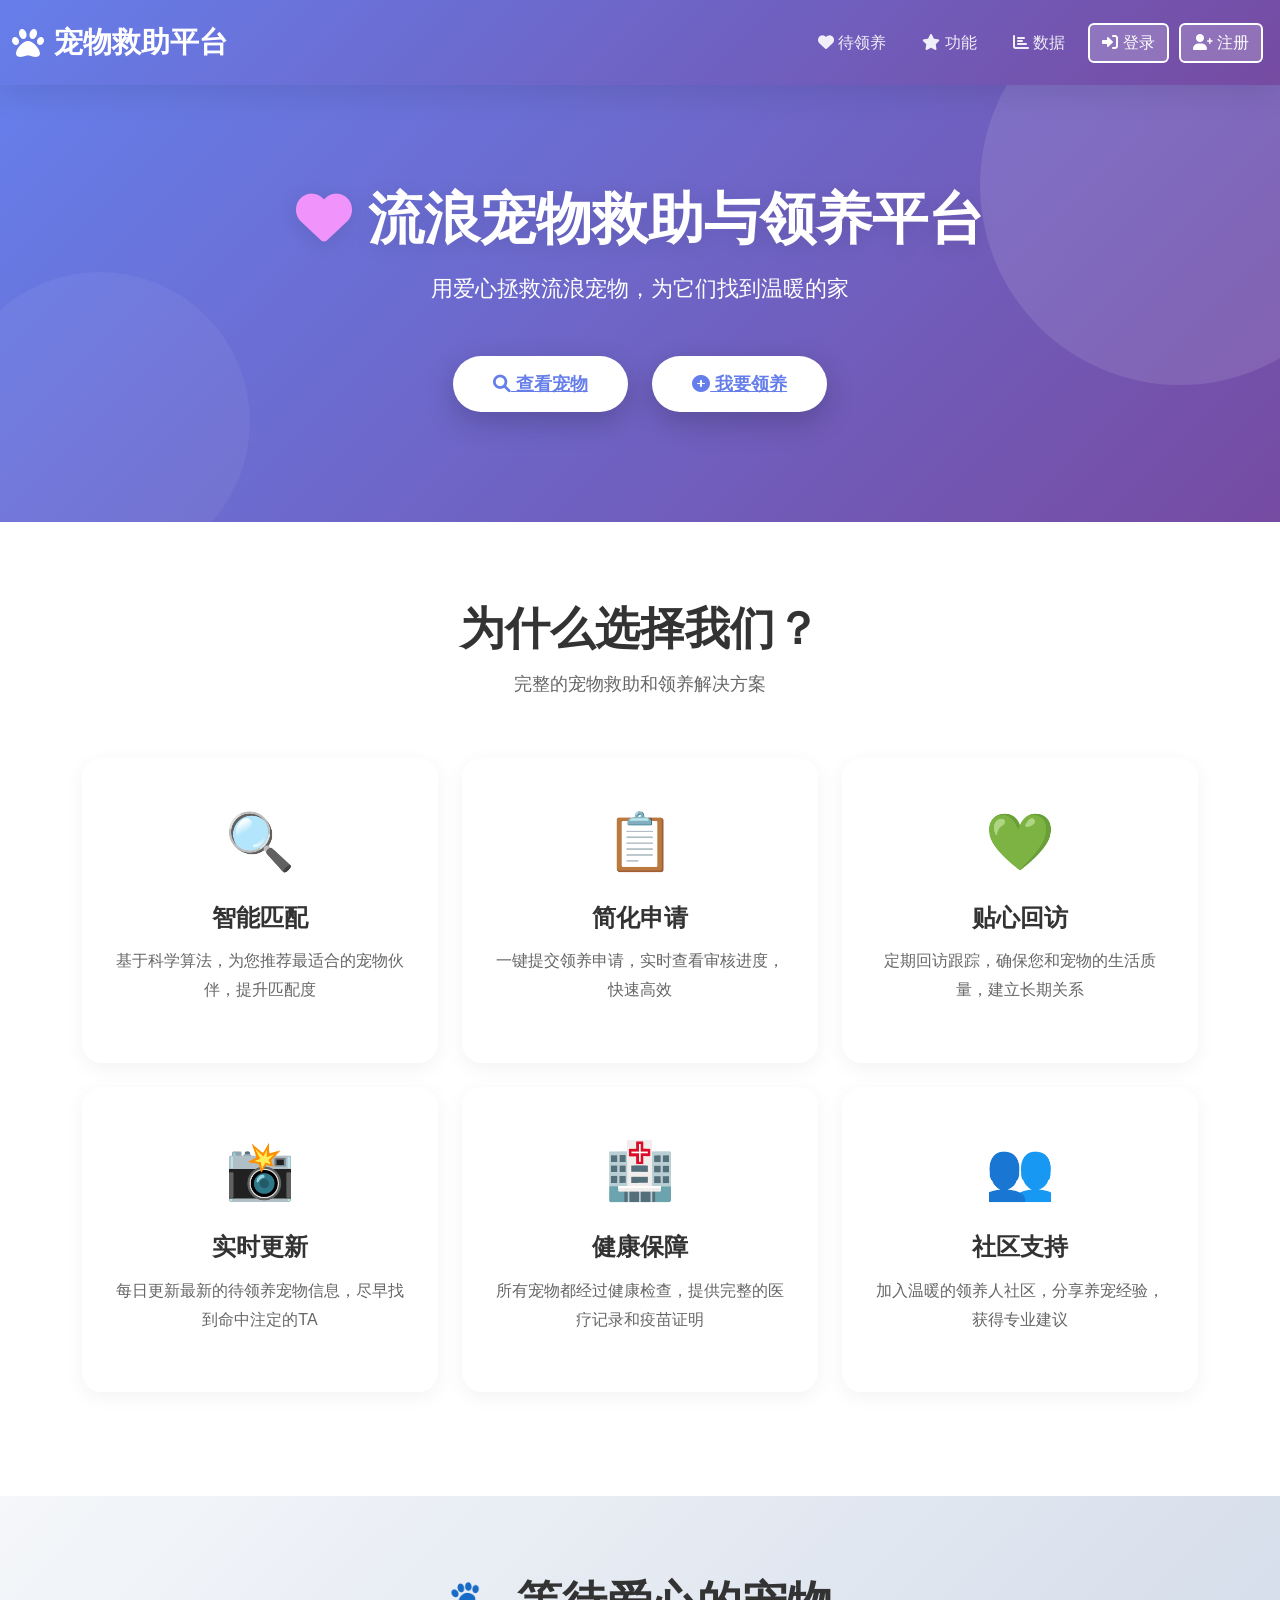
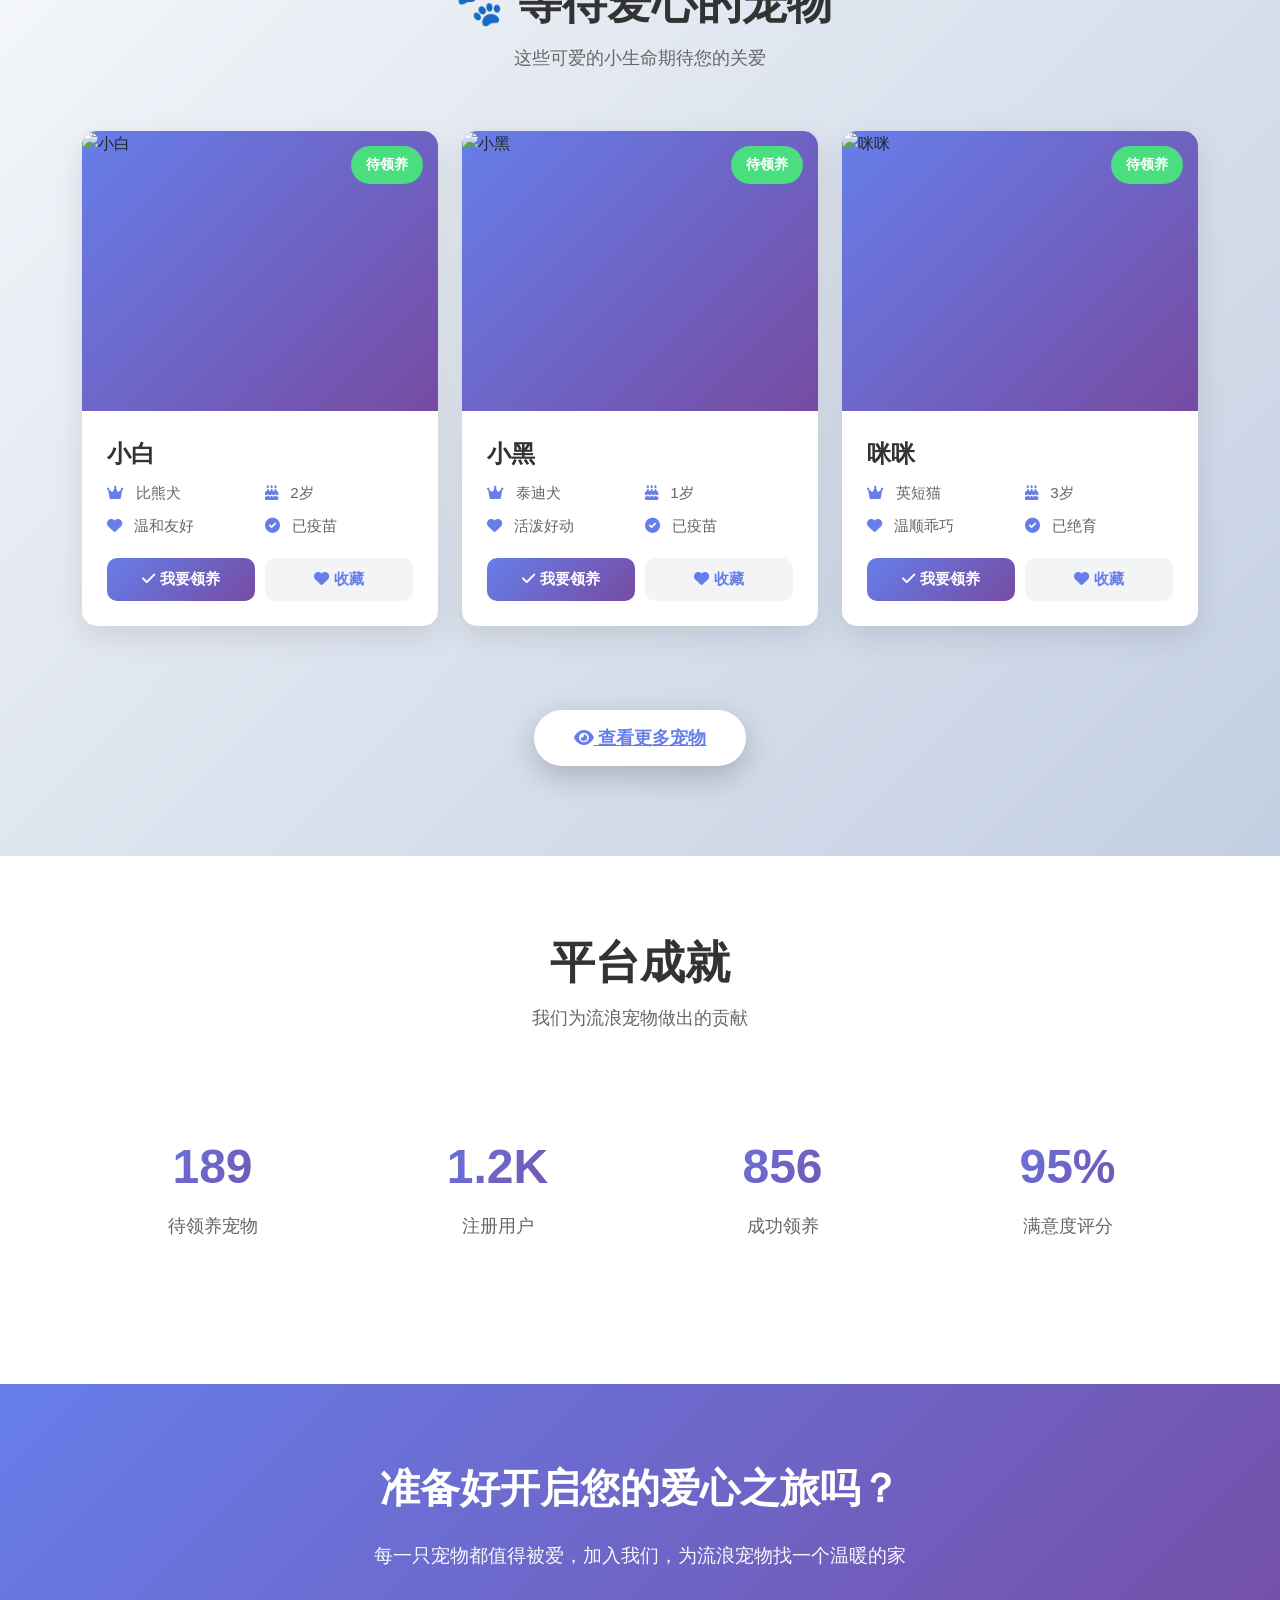
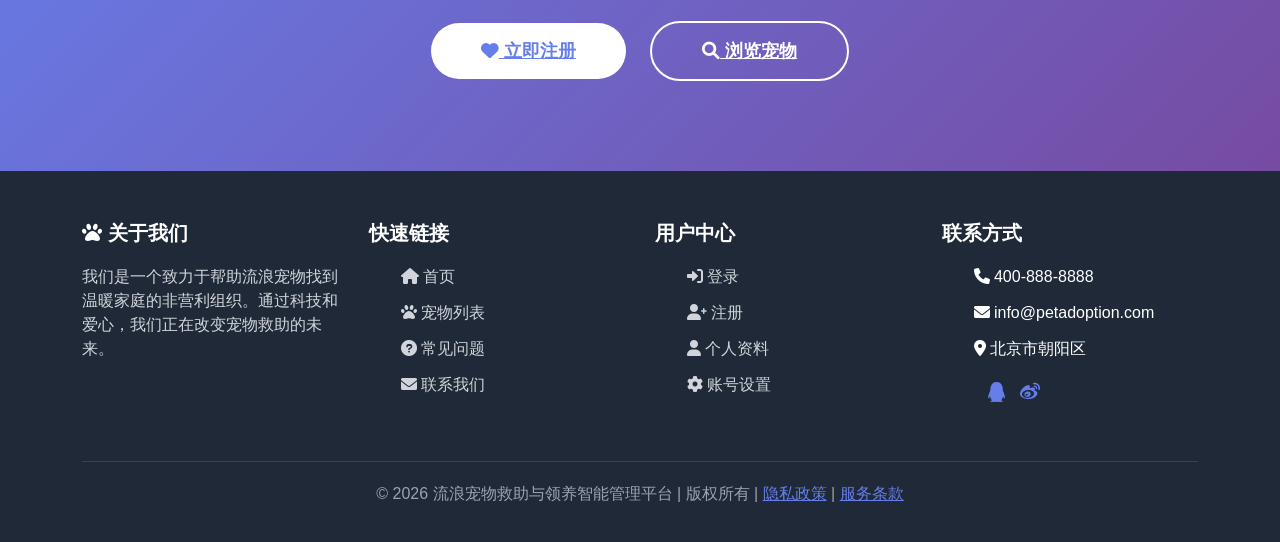
==== src/main/resources/templates/index.html @ c251a3d2 "Design: Completely redesigned beautiful and modern homepage with animations" ====
<!DOCTYPE html>
<html lang="zh-CN">
<head>
    <meta charset="UTF-8">
    <meta name="viewport" content="width=device-width, initial-scale=1.0">
    <title>流浪宠物救助与领养平台 - 首页</title>
    <link href="https://cdn.jsdelivr.net/npm/bootstrap@5.1.3/dist/css/bootstrap.min.css" rel="stylesheet">
    <link href="https://cdnjs.cloudflare.com/ajax/libs/font-awesome/6.0.0/css/all.min.css" rel="stylesheet">
    <style>
        :root {
            --primary-color: #667eea;
            --secondary-color: #764ba2;
            --accent-color: #f093fb;
            --success-color: #4ade80;
            --warning-color: #facc15;
            --danger-color: #ef4444;
        }

        * {
            margin: 0;
            padding: 0;
            box-sizing: border-box;
        }

        body {
            font-family: 'Segoe UI', 'Microsoft YaHei', sans-serif;
            background: linear-gradient(135deg, #f5f7fa 0%, #c3cfe2 100%);
            min-height: 100vh;
        }

        /* 导航栏样式 */
        .navbar {
            background: linear-gradient(135deg, var(--primary-color) 0%, var(--secondary-color) 100%);
            box-shadow: 0 8px 32px rgba(0, 0, 0, 0.1);
            padding: 1rem 0;
            position: sticky;
            top: 0;
            z-index: 1000;
        }

        .navbar-brand {
            font-size: 1.8rem;
            font-weight: 700;
            color: white !important;
            display: flex;
            align-items: center;
            gap: 10px;
        }

        .navbar-brand i {
            font-size: 2rem;
            animation: bounce 2s infinite;
        }

        @keyframes bounce {
            0%, 100% { transform: translateY(0); }
            50% { transform: translateY(-10px); }
        }

        .nav-link {
            color: rgba(255, 255, 255, 0.9) !important;
            font-weight: 500;
            margin: 0 10px;
            transition: all 0.3s ease;
        }

        .nav-link:hover {
            color: white !important;
            transform: translateY(-2px);
        }

        .btn-auth {
            background: rgba(255, 255, 255, 0.2);
            border: 2px solid white;
            color: white;
            margin: 0 5px;
            transition: all 0.3s ease;
        }

        .btn-auth:hover {
            background: white;
            color: var(--primary-color);
        }

        /* 英雄部分 */
        .hero {
            background: linear-gradient(135deg, var(--primary-color) 0%, var(--secondary-color) 100%);
            color: white;
            padding: 100px 0;
            position: relative;
            overflow: hidden;
        }

        .hero::before {
            content: '';
            position: absolute;
            width: 400px;
            height: 400px;
            background: rgba(255, 255, 255, 0.1);
            border-radius: 50%;
            top: -100px;
            right: -100px;
            animation: float 6s ease-in-out infinite;
        }

        .hero::after {
            content: '';
            position: absolute;
            width: 300px;
            height: 300px;
            background: rgba(255, 255, 255, 0.05);
            border-radius: 50%;
            bottom: -50px;
            left: -50px;
            animation: float 8s ease-in-out infinite reverse;
        }

        @keyframes float {
            0%, 100% { transform: translateY(0px); }
            50% { transform: translateY(30px); }
        }

        .hero-content {
            position: relative;
            z-index: 2;
            text-align: center;
        }

        .hero h1 {
            font-size: 3.5rem;
            font-weight: 800;
            margin-bottom: 20px;
            text-shadow: 0 4px 20px rgba(0, 0, 0, 0.1);
            animation: slideInDown 0.8s ease;
        }

        .hero p {
            font-size: 1.4rem;
            margin-bottom: 40px;
            opacity: 0.95;
            animation: slideInUp 0.8s ease 0.2s both;
        }

        @keyframes slideInDown {
            from { opacity: 0; transform: translateY(-30px); }
            to { opacity: 1; transform: translateY(0); }
        }

        @keyframes slideInUp {
            from { opacity: 0; transform: translateY(30px); }
            to { opacity: 1; transform: translateY(0); }
        }

        .btn-hero {
            background: white;
            color: var(--primary-color);
            padding: 15px 40px;
            font-size: 1.1rem;
            font-weight: 600;
            border-radius: 50px;
            transition: all 0.3s ease;
            display: inline-block;
            margin: 10px;
            box-shadow: 0 10px 30px rgba(0, 0, 0, 0.2);
        }

        .btn-hero:hover {
            transform: translateY(-5px);
            box-shadow: 0 15px 40px rgba(0, 0, 0, 0.3);
            color: var(--secondary-color);
        }

        /* 功能卡片 */
        .features-section {
            padding: 80px 0;
            background: white;
        }

        .section-title {
            text-align: center;
            margin-bottom: 60px;
        }

        .section-title h2 {
            font-size: 2.8rem;
            font-weight: 800;
            color: #333;
            margin-bottom: 15px;
        }

        .section-title p {
            font-size: 1.1rem;
            color: #666;
        }

        .feature-card {
            background: white;
            border-radius: 20px;
            padding: 40px 30px;
            text-align: center;
            transition: all 0.3s ease;
            border: 2px solid transparent;
            cursor: pointer;
            height: 100%;
            box-shadow: 0 5px 20px rgba(0, 0, 0, 0.05);
        }

        .feature-card:hover {
            transform: translateY(-10px);
            border-color: var(--primary-color);
            box-shadow: 0 20px 40px rgba(102, 126, 234, 0.15);
        }

        .feature-icon {
            font-size: 3.5rem;
            margin-bottom: 20px;
            transition: all 0.3s ease;
        }

        .feature-card:hover .feature-icon {
            transform: scale(1.2) rotate(10deg);
        }

        .feature-card h5 {
            font-size: 1.5rem;
            font-weight: 700;
            margin-bottom: 15px;
            color: #333;
        }

        .feature-card p {
            color: #666;
            line-height: 1.8;
        }

        /* 宠物卡片 */
        .pets-section {
            padding: 80px 0;
            background: linear-gradient(135deg, #f5f7fa 0%, #c3cfe2 100%);
        }

        .pet-card {
            background: white;
            border-radius: 15px;
            overflow: hidden;
            box-shadow: 0 10px 30px rgba(0, 0, 0, 0.1);
            transition: all 0.3s ease;
            height: 100%;
        }

        .pet-card:hover {
            transform: translateY(-15px);
            box-shadow: 0 20px 50px rgba(0, 0, 0, 0.15);
        }

        .pet-image-wrapper {
            position: relative;
            overflow: hidden;
            height: 280px;
            background: linear-gradient(135deg, var(--primary-color) 0%, var(--secondary-color) 100%);
        }

        .pet-image-wrapper img {
            width: 100%;
            height: 100%;
            object-fit: cover;
            transition: transform 0.3s ease;
        }

        .pet-card:hover .pet-image-wrapper img {
            transform: scale(1.1);
        }

        .pet-status-badge {
            position: absolute;
            top: 15px;
            right: 15px;
            background: var(--success-color);
            color: white;
            padding: 8px 15px;
            border-radius: 20px;
            font-size: 0.9rem;
            font-weight: 600;
        }

        .pet-info {
            padding: 25px;
        }

        .pet-name {
            font-size: 1.5rem;
            font-weight: 700;
            color: #333;
            margin-bottom: 10px;
        }

        .pet-details {
            display: grid;
            grid-template-columns: 1fr 1fr;
            gap: 10px;
            margin-bottom: 20px;
            font-size: 0.95rem;
        }

        .pet-detail-item {
            color: #666;
        }

        .pet-detail-item i {
            margin-right: 8px;
            color: var(--primary-color);
        }

        .pet-action {
            display: grid;
            grid-template-columns: 1fr 1fr;
            gap: 10px;
        }

        .btn-pet {
            padding: 10px;
            border: none;
            border-radius: 10px;
            font-weight: 600;
            transition: all 0.3s ease;
            cursor: pointer;
            font-size: 0.95rem;
        }

        .btn-adopt {
            background: linear-gradient(135deg, var(--primary-color) 0%, var(--secondary-color) 100%);
            color: white;
        }

        .btn-adopt:hover {
            transform: translateX(-3px);
            box-shadow: 0 5px 15px rgba(102, 126, 234, 0.3);
        }

        .btn-favorite {
            background: #f3f4f6;
            color: var(--primary-color);
        }

        .btn-favorite:hover {
            background: var(--accent-color);
            color: white;
        }

        /* 统计部分 */
        .stats-section {
            padding: 80px 0;
            background: white;
        }

        .stat-item {
            text-align: center;
            padding: 40px;
        }

        .stat-number {
            font-size: 3rem;
            font-weight: 800;
            background: linear-gradient(135deg, var(--primary-color) 0%, var(--secondary-color) 100%);
            -webkit-background-clip: text;
            -webkit-text-fill-color: transparent;
            margin-bottom: 10px;
        }

        .stat-label {
            font-size: 1.1rem;
            color: #666;
            font-weight: 500;
        }

        /* CTA部分 */
        .cta-section {
            background: linear-gradient(135deg, var(--primary-color) 0%, var(--secondary-color) 100%);
            color: white;
            padding: 80px 0;
            text-align: center;
        }

        .cta-section h2 {
            font-size: 2.5rem;
            font-weight: 800;
            margin-bottom: 30px;
        }

        .cta-section p {
            font-size: 1.2rem;
            margin-bottom: 40px;
            opacity: 0.95;
        }

        .btn-cta {
            background: white;
            color: var(--primary-color);
            padding: 15px 50px;
            font-size: 1.1rem;
            font-weight: 600;
            border-radius: 50px;
            transition: all 0.3s ease;
            margin: 10px;
            display: inline-block;
        }

        .btn-cta:hover {
            transform: translateY(-3px);
            box-shadow: 0 10px 30px rgba(0, 0, 0, 0.2);
        }

        /* 页脚 */
        footer {
            background: #1f2937;
            color: white;
            padding: 50px 0 20px;
        }

        .footer-content {
            display: grid;
            grid-template-columns: repeat(auto-fit, minmax(250px, 1fr));
            gap: 30px;
            margin-bottom: 40px;
        }

        .footer-section h5 {
            font-weight: 700;
            margin-bottom: 20px;
        }

        .footer-section ul {
            list-style: none;
        }

        .footer-section ul li {
            margin-bottom: 12px;
        }

        .footer-section ul li a {
            color: #d1d5db;
            text-decoration: none;
            transition: color 0.3s ease;
        }

        .footer-section ul li a:hover {
            color: var(--primary-color);
        }

        .footer-divider {
            border-top: 1px solid #374151;
            padding-top: 20px;
            margin-top: 20px;
            text-align: center;
            color: #9ca3af;
        }

        /* 响应式设计 */
        @media (max-width: 768px) {
            .hero h1 {
                font-size: 2.2rem;
            }

            .hero p {
                font-size: 1rem;
            }

            .section-title h2 {
                font-size: 2rem;
            }

            .feature-card {
                padding: 25px 15px;
            }

            .stat-number {
                font-size: 2rem;
            }
        }
    </style>
</head>
<body>
    <!-- 导航栏 -->
    <nav class="navbar navbar-expand-lg navbar-dark">
        <div class="container-fluid">
            <a class="navbar-brand" href="/">
                <i class="fas fa-paw"></i>
                <span>宠物救助平台</span>
            </a>
            <button class="navbar-toggler" type="button" data-bs-toggle="collapse" data-bs-target="#navbarNav">
                <span class="navbar-toggler-icon"></span>
            </button>
            <div class="collapse navbar-collapse" id="navbarNav">
                <ul class="navbar-nav ms-auto">
                    <li class="nav-item">
                        <a class="nav-link" href="#pets"><i class="fas fa-heart"></i> 待领养</a>
                    </li>
                    <li class="nav-item">
                        <a class="nav-link" href="#features"><i class="fas fa-star"></i> 功能</a>
                    </li>
                    <li class="nav-item">
                        <a class="nav-link" href="#stats"><i class="fas fa-chart-bar"></i> 数据</a>
                    </li>
                </ul>
                <button class="btn btn-auth" onclick="location.href='/login'">
                    <i class="fas fa-sign-in-alt"></i> 登录
                </button>
                <button class="btn btn-auth" onclick="location.href='/register'">
                    <i class="fas fa-user-plus"></i> 注册
                </button>
            </div>
        </div>
    </nav>

    <!-- 英雄部分 -->
    <section class="hero">
        <div class="hero-content">
            <h1><i class="fas fa-heart" style="color: #f093fb;"></i> 流浪宠物救助与领养平台</h1>
            <p>用爱心拯救流浪宠物，为它们找到温暖的家</p>
            <div>
                <a href="#pets" class="btn-hero">
                    <i class="fas fa-search"></i> 查看宠物
                </a>
                <a href="/register" class="btn-hero">
                    <i class="fas fa-plus-circle"></i> 我要领养
                </a>
            </div>
        </div>
    </section>

    <!-- 功能介绍 -->
    <section id="features" class="features-section">
        <div class="container">
            <div class="section-title">
                <h2>为什么选择我们？</h2>
                <p>完整的宠物救助和领养解决方案</p>
            </div>
            <div class="row">
                <div class="col-md-4 mb-4">
                    <div class="feature-card">
                        <div class="feature-icon">🔍</div>
                        <h5>智能匹配</h5>
                        <p>基于科学算法，为您推荐最适合的宠物伙伴，提升匹配度</p>
                    </div>
                </div>
                <div class="col-md-4 mb-4">
                    <div class="feature-card">
                        <div class="feature-icon">📋</div>
                        <h5>简化申请</h5>
                        <p>一键提交领养申请，实时查看审核进度，快速高效</p>
                    </div>
                </div>
                <div class="col-md-4 mb-4">
                    <div class="feature-card">
                        <div class="feature-icon">💚</div>
                        <h5>贴心回访</h5>
                        <p>定期回访跟踪，确保您和宠物的生活质量，建立长期关系</p>
                    </div>
                </div>
                <div class="col-md-4 mb-4">
                    <div class="feature-card">
                        <div class="feature-icon">📸</div>
                        <h5>实时更新</h5>
                        <p>每日更新最新的待领养宠物信息，尽早找到命中注定的TA</p>
                    </div>
                </div>
                <div class="col-md-4 mb-4">
                    <div class="feature-card">
                        <div class="feature-icon">🏥</div>
                        <h5>健康保障</h5>
                        <p>所有宠物都经过健康检查，提供完整的医疗记录和疫苗证明</p>
                    </div>
                </div>
                <div class="col-md-4 mb-4">
                    <div class="feature-card">
                        <div class="feature-icon">👥</div>
                        <h5>社区支持</h5>
                        <p>加入温暖的领养人社区，分享养宠经验，获得专业建议</p>
                    </div>
                </div>
            </div>
        </div>
    </section>

    <!-- 待领养宠物 -->
    <section id="pets" class="pets-section">
        <div class="container">
            <div class="section-title">
                <h2>🐾 等待爱心的宠物</h2>
                <p>这些可爱的小生命期待您的关爱</p>
            </div>
            <div class="row" id="petsList">
                <div class="col-md-6 col-lg-4 mb-4">
                    <div class="pet-card">
                        <div class="pet-image-wrapper">
                            <img src="https://images.unsplash.com/photo-1587300411107-ec48192ad386?w=400&h=300&fit=crop" alt="小白">
                            <span class="pet-status-badge">待领养</span>
                        </div>
                        <div class="pet-info">
                            <div class="pet-name">小白</div>
                            <div class="pet-details">
                                <div class="pet-detail-item">
                                    <i class="fas fa-crown"></i> 比熊犬
                                </div>
                                <div class="pet-detail-item">
                                    <i class="fas fa-birthday-cake"></i> 2岁
                                </div>
                                <div class="pet-detail-item">
                                    <i class="fas fa-heart"></i> 温和友好
                                </div>
                                <div class="pet-detail-item">
                                    <i class="fas fa-check-circle"></i> 已疫苗
                                </div>
                            </div>
                            <div class="pet-action">
                                <button class="btn-pet btn-adopt">
                                    <i class="fas fa-check"></i> 我要领养
                                </button>
                                <button class="btn-pet btn-favorite">
                                    <i class="fas fa-heart"></i> 收藏
                                </button>
                            </div>
                        </div>
                    </div>
                </div>

                <div class="col-md-6 col-lg-4 mb-4">
                    <div class="pet-card">
                        <div class="pet-image-wrapper">
                            <img src="https://images.unsplash.com/photo-1574158622682-e40e69881006?w=400&h=300&fit=crop" alt="小黑">
                            <span class="pet-status-badge">待领养</span>
                        </div>
                        <div class="pet-info">
                            <div class="pet-name">小黑</div>
                            <div class="pet-details">
                                <div class="pet-detail-item">
                                    <i class="fas fa-crown"></i> 泰迪犬
                                </div>
                                <div class="pet-detail-item">
                                    <i class="fas fa-birthday-cake"></i> 1岁
                                </div>
                                <div class="pet-detail-item">
                                    <i class="fas fa-heart"></i> 活泼好动
                                </div>
                                <div class="pet-detail-item">
                                    <i class="fas fa-check-circle"></i> 已疫苗
                                </div>
                            </div>
                            <div class="pet-action">
                                <button class="btn-pet btn-adopt">
                                    <i class="fas fa-check"></i> 我要领养
                                </button>
                                <button class="btn-pet btn-favorite">
                                    <i class="fas fa-heart"></i> 收藏
                                </button>
                            </div>
                        </div>
                    </div>
                </div>

                <div class="col-md-6 col-lg-4 mb-4">
                    <div class="pet-card">
                        <div class="pet-image-wrapper">
                            <img src="https://images.unsplash.com/photo-1519052537078-e6302a4968d4?w=400&h=300&fit=crop" alt="咪咪">
                            <span class="pet-status-badge">待领养</span>
                        </div>
                        <div class="pet-info">
                            <div class="pet-name">咪咪</div>
                            <div class="pet-details">
                                <div class="pet-detail-item">
                                    <i class="fas fa-crown"></i> 英短猫
                                </div>
                                <div class="pet-detail-item">
                                    <i class="fas fa-birthday-cake"></i> 3岁
                                </div>
                                <div class="pet-detail-item">
                                    <i class="fas fa-heart"></i> 温顺乖巧
                                </div>
                                <div class="pet-detail-item">
                                    <i class="fas fa-check-circle"></i> 已绝育
                                </div>
                            </div>
                            <div class="pet-action">
                                <button class="btn-pet btn-adopt">
                                    <i class="fas fa-check"></i> 我要领养
                                </button>
                                <button class="btn-pet btn-favorite">
                                    <i class="fas fa-heart"></i> 收藏
                                </button>
                            </div>
                        </div>
                    </div>
                </div>
            </div>
            <div style="text-align: center; margin-top: 50px;">
                <a href="#" class="btn-hero">
                    <i class="fas fa-eye"></i> 查看更多宠物
                </a>
            </div>
        </div>
    </section>

    <!-- 统计部分 -->
    <section id="stats" class="stats-section">
        <div class="container">
            <div class="section-title">
                <h2>平台成就</h2>
                <p>我们为流浪宠物做出的贡献</p>
            </div>
            <div class="row">
                <div class="col-md-3 col-sm-6 mb-4">
                    <div class="stat-item">
                        <div class="stat-number">189</div>
                        <div class="stat-label">待领养宠物</div>
                    </div>
                </div>
                <div class="col-md-3 col-sm-6 mb-4">
                    <div class="stat-item">
                        <div class="stat-number">1.2K</div>
                        <div class="stat-label">注册用户</div>
                    </div>
                </div>
                <div class="col-md-3 col-sm-6 mb-4">
                    <div class="stat-item">
                        <div class="stat-number">856</div>
                        <div class="stat-label">成功领养</div>
                    </div>
                </div>
                <div class="col-md-3 col-sm-6 mb-4">
                    <div class="stat-item">
                        <div class="stat-number">95%</div>
                        <div class="stat-label">满意度评分</div>
                    </div>
                </div>
            </div>
        </div>
    </section>

    <!-- CTA部分 -->
    <section class="cta-section">
        <div class="container">
            <h2>准备好开启您的爱心之旅吗？</h2>
            <p>每一只宠物都值得被爱，加入我们，为流浪宠物找一个温暖的家</p>
            <a href="/register" class="btn-cta">
                <i class="fas fa-heart"></i> 立即注册
            </a>
            <a href="#pets" class="btn-cta" style="background: transparent; border: 2px solid white; color: white;">
                <i class="fas fa-search"></i> 浏览宠物
            </a>
        </div>
    </section>

    <!-- 页脚 -->
    <footer>
        <div class="container">
            <div class="footer-content">
                <div class="footer-section">
                    <h5><i class="fas fa-paw"></i> 关于我们</h5>
                    <p style="color: #d1d5db;">我们是一个致力于帮助流浪宠物找到温暖家庭的非营利组织。通过科技和爱心，我们正在改变宠物救助的未来。</p>
                </div>
                <div class="footer-section">
                    <h5>快速链接</h5>
                    <ul>
                        <li><a href="#"><i class="fas fa-home"></i> 首页</a></li>
                        <li><a href="#pets"><i class="fas fa-paw"></i> 宠物列表</a></li>
                        <li><a href="#"><i class="fas fa-question-circle"></i> 常见问题</a></li>
                        <li><a href="#"><i class="fas fa-envelope"></i> 联系我们</a></li>
                    </ul>
                </div>
                <div class="footer-section">
                    <h5>用户中心</h5>
                    <ul>
                        <li><a href="/login"><i class="fas fa-sign-in-alt"></i> 登录</a></li>
                        <li><a href="/register"><i class="fas fa-user-plus"></i> 注册</a></li>
                        <li><a href="#"><i class="fas fa-user"></i> 个人资料</a></li>
                        <li><a href="#"><i class="fas fa-cog"></i> 账号设置</a></li>
                    </ul>
                </div>
                <div class="footer-section">
                    <h5>联系方式</h5>
                    <ul>
                        <li><i class="fas fa-phone"></i> 400-888-8888</li>
                        <li><i class="fas fa-envelope"></i> info@petadoption.com</li>
                        <li><i class="fas fa-map-marker-alt"></i> 北京市朝阳区</li>
                        <li style="margin-top: 20px;">
                            <a href="#" style="color: var(--primary-color); margin-right: 10px;"><i class="fab fa-wechat fa-lg"></i></a>
                            <a href="#" style="color: var(--primary-color); margin-right: 10px;"><i class="fab fa-qq fa-lg"></i></a>
                            <a href="#" style="color: var(--primary-color);"><i class="fab fa-weibo fa-lg"></i></a>
                        </li>
                    </ul>
                </div>
            </div>
            <div class="footer-divider">
                <p>&copy; 2026 流浪宠物救助与领养智能管理平台 | 版权所有 | <a href="#" style="color: var(--primary-color);">隐私政策</a> | <a href="#" style="color: var(--primary-color);">服务条款</a></p>
            </div>
        </div>
    </footer>

    <script src="https://cdn.jsdelivr.net/npm/bootstrap@5.1.3/dist/js/bootstrap.bundle.min.js"></script>
    <script>
        // 平滑滚动
        document.querySelectorAll('a[href^="#"]').forEach(anchor => {
            anchor.addEventListener('click', function (e) {
                e.preventDefault();
                const target = document.querySelector(this.getAttribute('href'));
                if (target) {
                    target.scrollIntoView({ behavior: 'smooth' });
                }
            });
        });

        // 按钮点击动画
        document.querySelectorAll('.btn-adopt').forEach(btn => {
            btn.addEventListener('click', function() {
                alert('请先登录！');
                location.href = '/login';
            });
        });

        document.querySelectorAll('.btn-favorite').forEach(btn => {
            btn.addEventListener('click', function() {
                this.classList.toggle('active');
                this.style.background = this.classList.contains('active') ? 'var(--accent-color)' : '#f3f4f6';
                this.style.color = this.classList.contains('active') ? 'white' : 'var(--primary-color)';
            });
        });
    </script>
</body>
</html>
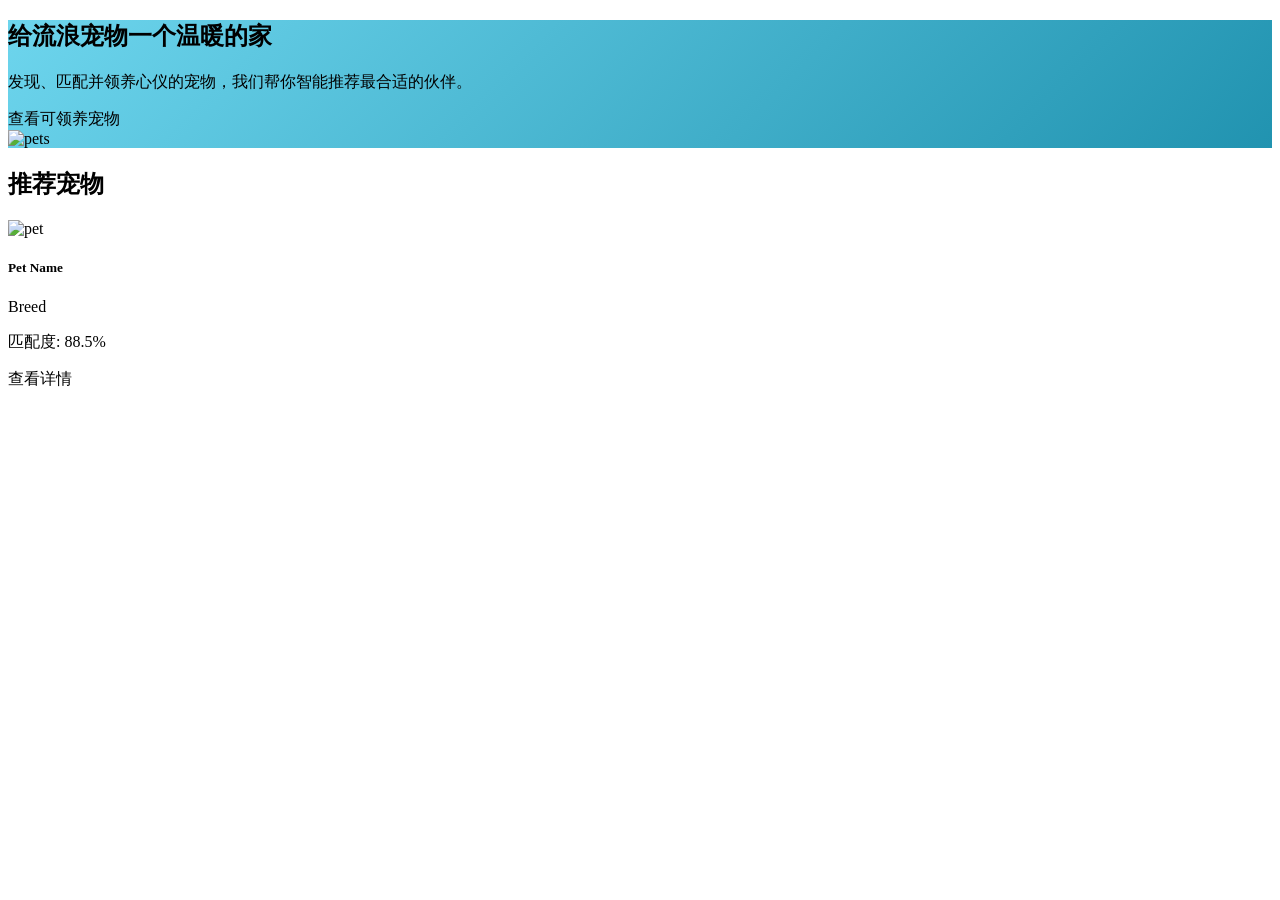
==== commit b1deae3a: "feat(frontend): add Thymeleaf templates and static assets for UI" ====
--- a/src/main/resources/templates/index.html
+++ b/src/main/resources/templates/index.html
@@ -1,829 +1,42 @@
 <!DOCTYPE html>
-<html lang="zh-CN">
+<html xmlns:th="http://www.thymeleaf.org" th:replace="layout :: content">
 <head>
     <meta charset="UTF-8">
-    <meta name="viewport" content="width=device-width, initial-scale=1.0">
-    <title>流浪宠物救助与领养平台 - 首页</title>
-    <link href="https://cdn.jsdelivr.net/npm/bootstrap@5.1.3/dist/css/bootstrap.min.css" rel="stylesheet">
-    <link href="https://cdnjs.cloudflare.com/ajax/libs/font-awesome/6.0.0/css/all.min.css" rel="stylesheet">
-    <style>
-        :root {
-            --primary-color: #667eea;
-            --secondary-color: #764ba2;
-            --accent-color: #f093fb;
-            --success-color: #4ade80;
-            --warning-color: #facc15;
-            --danger-color: #ef4444;
-        }
-
-        * {
-            margin: 0;
-            padding: 0;
-            box-sizing: border-box;
-        }
-
-        body {
-            font-family: 'Segoe UI', 'Microsoft YaHei', sans-serif;
-            background: linear-gradient(135deg, #f5f7fa 0%, #c3cfe2 100%);
-            min-height: 100vh;
-        }
-
-        /* 导航栏样式 */
-        .navbar {
-            background: linear-gradient(135deg, var(--primary-color) 0%, var(--secondary-color) 100%);
-            box-shadow: 0 8px 32px rgba(0, 0, 0, 0.1);
-            padding: 1rem 0;
-            position: sticky;
-            top: 0;
-            z-index: 1000;
-        }
-
-        .navbar-brand {
-            font-size: 1.8rem;
-            font-weight: 700;
-            color: white !important;
-            display: flex;
-            align-items: center;
-            gap: 10px;
-        }
-
-        .navbar-brand i {
-            font-size: 2rem;
-            animation: bounce 2s infinite;
-        }
-
-        @keyframes bounce {
-            0%, 100% { transform: translateY(0); }
-            50% { transform: translateY(-10px); }
-        }
-
-        .nav-link {
-            color: rgba(255, 255, 255, 0.9) !important;
-            font-weight: 500;
-            margin: 0 10px;
-            transition: all 0.3s ease;
-        }
-
-        .nav-link:hover {
-            color: white !important;
-            transform: translateY(-2px);
-        }
-
-        .btn-auth {
-            background: rgba(255, 255, 255, 0.2);
-            border: 2px solid white;
-            color: white;
-            margin: 0 5px;
-            transition: all 0.3s ease;
-        }
-
-        .btn-auth:hover {
-            background: white;
-            color: var(--primary-color);
-        }
-
-        /* 英雄部分 */
-        .hero {
-            background: linear-gradient(135deg, var(--primary-color) 0%, var(--secondary-color) 100%);
-            color: white;
-            padding: 100px 0;
-            position: relative;
-            overflow: hidden;
-        }
-
-        .hero::before {
-            content: '';
-            position: absolute;
-            width: 400px;
-            height: 400px;
-            background: rgba(255, 255, 255, 0.1);
-            border-radius: 50%;
-            top: -100px;
-            right: -100px;
-            animation: float 6s ease-in-out infinite;
-        }
-
-        .hero::after {
-            content: '';
-            position: absolute;
-            width: 300px;
-            height: 300px;
-            background: rgba(255, 255, 255, 0.05);
-            border-radius: 50%;
-            bottom: -50px;
-            left: -50px;
-            animation: float 8s ease-in-out infinite reverse;
-        }
-
-        @keyframes float {
-            0%, 100% { transform: translateY(0px); }
-            50% { transform: translateY(30px); }
-        }
-
-        .hero-content {
-            position: relative;
-            z-index: 2;
-            text-align: center;
-        }
-
-        .hero h1 {
-            font-size: 3.5rem;
-            font-weight: 800;
-            margin-bottom: 20px;
-            text-shadow: 0 4px 20px rgba(0, 0, 0, 0.1);
-            animation: slideInDown 0.8s ease;
-        }
-
-        .hero p {
-            font-size: 1.4rem;
-            margin-bottom: 40px;
-            opacity: 0.95;
-            animation: slideInUp 0.8s ease 0.2s both;
-        }
-
-        @keyframes slideInDown {
-            from { opacity: 0; transform: translateY(-30px); }
-            to { opacity: 1; transform: translateY(0); }
-        }
-
-        @keyframes slideInUp {
-            from { opacity: 0; transform: translateY(30px); }
-            to { opacity: 1; transform: translateY(0); }
-        }
-
-        .btn-hero {
-            background: white;
-            color: var(--primary-color);
-            padding: 15px 40px;
-            font-size: 1.1rem;
-            font-weight: 600;
-            border-radius: 50px;
-            transition: all 0.3s ease;
-            display: inline-block;
-            margin: 10px;
-            box-shadow: 0 10px 30px rgba(0, 0, 0, 0.2);
-        }
-
-        .btn-hero:hover {
-            transform: translateY(-5px);
-            box-shadow: 0 15px 40px rgba(0, 0, 0, 0.3);
-            color: var(--secondary-color);
-        }
-
-        /* 功能卡片 */
-        .features-section {
-            padding: 80px 0;
-            background: white;
-        }
-
-        .section-title {
-            text-align: center;
-            margin-bottom: 60px;
-        }
-
-        .section-title h2 {
-            font-size: 2.8rem;
-            font-weight: 800;
-            color: #333;
-            margin-bottom: 15px;
-        }
-
-        .section-title p {
-            font-size: 1.1rem;
-            color: #666;
-        }
-
-        .feature-card {
-            background: white;
-            border-radius: 20px;
-            padding: 40px 30px;
-            text-align: center;
-            transition: all 0.3s ease;
-            border: 2px solid transparent;
-            cursor: pointer;
-            height: 100%;
-            box-shadow: 0 5px 20px rgba(0, 0, 0, 0.05);
-        }
-
-        .feature-card:hover {
-            transform: translateY(-10px);
-            border-color: var(--primary-color);
-            box-shadow: 0 20px 40px rgba(102, 126, 234, 0.15);
-        }
-
-        .feature-icon {
-            font-size: 3.5rem;
-            margin-bottom: 20px;
-            transition: all 0.3s ease;
-        }
-
-        .feature-card:hover .feature-icon {
-            transform: scale(1.2) rotate(10deg);
-        }
-
-        .feature-card h5 {
-            font-size: 1.5rem;
-            font-weight: 700;
-            margin-bottom: 15px;
-            color: #333;
-        }
-
-        .feature-card p {
-            color: #666;
-            line-height: 1.8;
-        }
-
-        /* 宠物卡片 */
-        .pets-section {
-            padding: 80px 0;
-            background: linear-gradient(135deg, #f5f7fa 0%, #c3cfe2 100%);
-        }
-
-        .pet-card {
-            background: white;
-            border-radius: 15px;
-            overflow: hidden;
-            box-shadow: 0 10px 30px rgba(0, 0, 0, 0.1);
-            transition: all 0.3s ease;
-            height: 100%;
-        }
-
-        .pet-card:hover {
-            transform: translateY(-15px);
-            box-shadow: 0 20px 50px rgba(0, 0, 0, 0.15);
-        }
-
-        .pet-image-wrapper {
-            position: relative;
-            overflow: hidden;
-            height: 280px;
-            background: linear-gradient(135deg, var(--primary-color) 0%, var(--secondary-color) 100%);
-        }
-
-        .pet-image-wrapper img {
-            width: 100%;
-            height: 100%;
-            object-fit: cover;
-            transition: transform 0.3s ease;
-        }
-
-        .pet-card:hover .pet-image-wrapper img {
-            transform: scale(1.1);
-        }
-
-        .pet-status-badge {
-            position: absolute;
-            top: 15px;
-            right: 15px;
-            background: var(--success-color);
-            color: white;
-            padding: 8px 15px;
-            border-radius: 20px;
-            font-size: 0.9rem;
-            font-weight: 600;
-        }
-
-        .pet-info {
-            padding: 25px;
-        }
-
-        .pet-name {
-            font-size: 1.5rem;
-            font-weight: 700;
-            color: #333;
-            margin-bottom: 10px;
-        }
-
-        .pet-details {
-            display: grid;
-            grid-template-columns: 1fr 1fr;
-            gap: 10px;
-            margin-bottom: 20px;
-            font-size: 0.95rem;
-        }
-
-        .pet-detail-item {
-            color: #666;
-        }
-
-        .pet-detail-item i {
-            margin-right: 8px;
-            color: var(--primary-color);
-        }
-
-        .pet-action {
-            display: grid;
-            grid-template-columns: 1fr 1fr;
-            gap: 10px;
-        }
-
-        .btn-pet {
-            padding: 10px;
-            border: none;
-            border-radius: 10px;
-            font-weight: 600;
-            transition: all 0.3s ease;
-            cursor: pointer;
-            font-size: 0.95rem;
-        }
-
-        .btn-adopt {
-            background: linear-gradient(135deg, var(--primary-color) 0%, var(--secondary-color) 100%);
-            color: white;
-        }
-
-        .btn-adopt:hover {
-            transform: translateX(-3px);
-            box-shadow: 0 5px 15px rgba(102, 126, 234, 0.3);
-        }
-
-        .btn-favorite {
-            background: #f3f4f6;
-            color: var(--primary-color);
-        }
-
-        .btn-favorite:hover {
-            background: var(--accent-color);
-            color: white;
-        }
-
-        /* 统计部分 */
-        .stats-section {
-            padding: 80px 0;
-            background: white;
-        }
-
-        .stat-item {
-            text-align: center;
-            padding: 40px;
-        }
-
-        .stat-number {
-            font-size: 3rem;
-            font-weight: 800;
-            background: linear-gradient(135deg, var(--primary-color) 0%, var(--secondary-color) 100%);
-            -webkit-background-clip: text;
-            -webkit-text-fill-color: transparent;
-            margin-bottom: 10px;
-        }
-
-        .stat-label {
-            font-size: 1.1rem;
-            color: #666;
-            font-weight: 500;
-        }
-
-        /* CTA部分 */
-        .cta-section {
-            background: linear-gradient(135deg, var(--primary-color) 0%, var(--secondary-color) 100%);
-            color: white;
-            padding: 80px 0;
-            text-align: center;
-        }
-
-        .cta-section h2 {
-            font-size: 2.5rem;
-            font-weight: 800;
-            margin-bottom: 30px;
-        }
-
-        .cta-section p {
-            font-size: 1.2rem;
-            margin-bottom: 40px;
-            opacity: 0.95;
-        }
-
-        .btn-cta {
-            background: white;
-            color: var(--primary-color);
-            padding: 15px 50px;
-            font-size: 1.1rem;
-            font-weight: 600;
-            border-radius: 50px;
-            transition: all 0.3s ease;
-            margin: 10px;
-            display: inline-block;
-        }
-
-        .btn-cta:hover {
-            transform: translateY(-3px);
-            box-shadow: 0 10px 30px rgba(0, 0, 0, 0.2);
-        }
-
-        /* 页脚 */
-        footer {
-            background: #1f2937;
-            color: white;
-            padding: 50px 0 20px;
-        }
-
-        .footer-content {
-            display: grid;
-            grid-template-columns: repeat(auto-fit, minmax(250px, 1fr));
-            gap: 30px;
-            margin-bottom: 40px;
-        }
-
-        .footer-section h5 {
-            font-weight: 700;
-            margin-bottom: 20px;
-        }
-
-        .footer-section ul {
-            list-style: none;
-        }
-
-        .footer-section ul li {
-            margin-bottom: 12px;
-        }
-
-        .footer-section ul li a {
-            color: #d1d5db;
-            text-decoration: none;
-            transition: color 0.3s ease;
-        }
-
-        .footer-section ul li a:hover {
-            color: var(--primary-color);
-        }
-
-        .footer-divider {
-            border-top: 1px solid #374151;
-            padding-top: 20px;
-            margin-top: 20px;
-            text-align: center;
-            color: #9ca3af;
-        }
-
-        /* 响应式设计 */
-        @media (max-width: 768px) {
-            .hero h1 {
-                font-size: 2.2rem;
-            }
-
-            .hero p {
-                font-size: 1rem;
-            }
-
-            .section-title h2 {
-                font-size: 2rem;
-            }
-
-            .feature-card {
-                padding: 25px 15px;
-            }
-
-            .stat-number {
-                font-size: 2rem;
-            }
-        }
-    </style>
+    <title>Home - PetAdopt</title>
 </head>
 <body>
-    <!-- 导航栏 -->
-    <nav class="navbar navbar-expand-lg navbar-dark">
-        <div class="container-fluid">
-            <a class="navbar-brand" href="/">
-                <i class="fas fa-paw"></i>
-                <span>宠物救助平台</span>
-            </a>
-            <button class="navbar-toggler" type="button" data-bs-toggle="collapse" data-bs-target="#navbarNav">
-                <span class="navbar-toggler-icon"></span>
-            </button>
-            <div class="collapse navbar-collapse" id="navbarNav">
-                <ul class="navbar-nav ms-auto">
-                    <li class="nav-item">
-                        <a class="nav-link" href="#pets"><i class="fas fa-heart"></i> 待领养</a>
-                    </li>
-                    <li class="nav-item">
-                        <a class="nav-link" href="#features"><i class="fas fa-star"></i> 功能</a>
-                    </li>
-                    <li class="nav-item">
-                        <a class="nav-link" href="#stats"><i class="fas fa-chart-bar"></i> 数据</a>
-                    </li>
-                </ul>
-                <button class="btn btn-auth" onclick="location.href='/login'">
-                    <i class="fas fa-sign-in-alt"></i> 登录
-                </button>
-                <button class="btn btn-auth" onclick="location.href='/register'">
-                    <i class="fas fa-user-plus"></i> 注册
-                </button>
+<section class="hero py-5 text-white" style="background: linear-gradient(135deg,#6dd5ed 0%,#2193b0 100%);">
+    <div class="container">
+        <div class="row align-items-center">
+            <div class="col-md-7">
+                <h1 class="display-5 fw-bold">给流浪宠物一个温暖的家</h1>
+                <p class="lead">发现、匹配并领养心仪的宠物，我们帮你智能推荐最合适的伙伴。</p>
+                <a class="btn btn-light btn-lg" th:href="@{/pets}">查看可领养宠物</a>
+            </div>
+            <div class="col-md-5 text-center">
+                <img src="https://images.unsplash.com/photo-1558788353-f76d92427f16?w=700&q=80&auto=format&fit=crop" class="img-fluid rounded shadow" alt="pets">
             </div>
         </div>
-    </nav>
+    </div>
+</section>
 
-    <!-- 英雄部分 -->
-    <section class="hero">
-        <div class="hero-content">
-            <h1><i class="fas fa-heart" style="color: #f093fb;"></i> 流浪宠物救助与领养平台</h1>
-            <p>用爱心拯救流浪宠物，为它们找到温暖的家</p>
-            <div>
-                <a href="#pets" class="btn-hero">
-                    <i class="fas fa-search"></i> 查看宠物
-                </a>
-                <a href="/register" class="btn-hero">
-                    <i class="fas fa-plus-circle"></i> 我要领养
-                </a>
-            </div>
-        </div>
-    </section>
-
-    <!-- 功能介绍 -->
-    <section id="features" class="features-section">
-        <div class="container">
-            <div class="section-title">
-                <h2>为什么选择我们？</h2>
-                <p>完整的宠物救助和领养解决方案</p>
-            </div>
-            <div class="row">
-                <div class="col-md-4 mb-4">
-                    <div class="feature-card">
-                        <div class="feature-icon">🔍</div>
-                        <h5>智能匹配</h5>
-                        <p>基于科学算法，为您推荐最适合的宠物伙伴，提升匹配度</p>
-                    </div>
-                </div>
-                <div class="col-md-4 mb-4">
-                    <div class="feature-card">
-                        <div class="feature-icon">📋</div>
-                        <h5>简化申请</h5>
-                        <p>一键提交领养申请，实时查看审核进度，快速高效</p>
-                    </div>
-                </div>
-                <div class="col-md-4 mb-4">
-                    <div class="feature-card">
-                        <div class="feature-icon">💚</div>
-                        <h5>贴心回访</h5>
-                        <p>定期回访跟踪，确保您和宠物的生活质量，建立长期关系</p>
-                    </div>
-                </div>
-                <div class="col-md-4 mb-4">
-                    <div class="feature-card">
-                        <div class="feature-icon">📸</div>
-                        <h5>实时更新</h5>
-                        <p>每日更新最新的待领养宠物信息，尽早找到命中注定的TA</p>
-                    </div>
-                </div>
-                <div class="col-md-4 mb-4">
-                    <div class="feature-card">
-                        <div class="feature-icon">🏥</div>
-                        <h5>健康保障</h5>
-                        <p>所有宠物都经过健康检查，提供完整的医疗记录和疫苗证明</p>
-                    </div>
-                </div>
-                <div class="col-md-4 mb-4">
-                    <div class="feature-card">
-                        <div class="feature-icon">👥</div>
-                        <h5>社区支持</h5>
-                        <p>加入温暖的领养人社区，分享养宠经验，获得专业建议</p>
+<section class="py-5">
+    <div class="container">
+        <h2 class="mb-4">推荐宠物</h2>
+        <div class="row g-4">
+            <div class="col-md-4" th:each="rec : ${recommendations}">
+                <div class="card h-100 shadow-sm">
+                    <img th:src="${rec.pet.imageUrl} ?: 'https://via.placeholder.com/600x350?text=Pet'" class="card-img-top" alt="pet">
+                    <div class="card-body">
+                        <h5 class="card-title" th:text="${rec.pet.name}">Pet Name</h5>
+                        <p class="card-text text-muted small" th:text="${rec.pet.breed}">Breed</p>
+                        <p class="mb-2">匹配度: <span class="fw-bold" th:text="${#numbers.formatDecimal(rec.matchingScore, 1, 'POINT', 1, 'NONE')}">88.5</span>%</p>
+                        <a th:href="@{/pets/{id}(id=${rec.pet.id})}" class="btn btn-primary">查看详情</a>
                     </div>
                 </div>
             </div>
         </div>
-    </section>
-
-    <!-- 待领养宠物 -->
-    <section id="pets" class="pets-section">
-        <div class="container">
-            <div class="section-title">
-                <h2>🐾 等待爱心的宠物</h2>
-                <p>这些可爱的小生命期待您的关爱</p>
-            </div>
-            <div class="row" id="petsList">
-                <div class="col-md-6 col-lg-4 mb-4">
-                    <div class="pet-card">
-                        <div class="pet-image-wrapper">
-                            <img src="https://images.unsplash.com/photo-1587300411107-ec48192ad386?w=400&h=300&fit=crop" alt="小白">
-                            <span class="pet-status-badge">待领养</span>
-                        </div>
-                        <div class="pet-info">
-                            <div class="pet-name">小白</div>
-                            <div class="pet-details">
-                                <div class="pet-detail-item">
-                                    <i class="fas fa-crown"></i> 比熊犬
-                                </div>
-                                <div class="pet-detail-item">
-                                    <i class="fas fa-birthday-cake"></i> 2岁
-                                </div>
-                                <div class="pet-detail-item">
-                                    <i class="fas fa-heart"></i> 温和友好
-                                </div>
-                                <div class="pet-detail-item">
-                                    <i class="fas fa-check-circle"></i> 已疫苗
-                                </div>
-                            </div>
-                            <div class="pet-action">
-                                <button class="btn-pet btn-adopt">
-                                    <i class="fas fa-check"></i> 我要领养
-                                </button>
-                                <button class="btn-pet btn-favorite">
-                                    <i class="fas fa-heart"></i> 收藏
-                                </button>
-                            </div>
-                        </div>
-                    </div>
-                </div>
-
-                <div class="col-md-6 col-lg-4 mb-4">
-                    <div class="pet-card">
-                        <div class="pet-image-wrapper">
-                            <img src="https://images.unsplash.com/photo-1574158622682-e40e69881006?w=400&h=300&fit=crop" alt="小黑">
-                            <span class="pet-status-badge">待领养</span>
-                        </div>
-                        <div class="pet-info">
-                            <div class="pet-name">小黑</div>
-                            <div class="pet-details">
-                                <div class="pet-detail-item">
-                                    <i class="fas fa-crown"></i> 泰迪犬
-                                </div>
-                                <div class="pet-detail-item">
-                                    <i class="fas fa-birthday-cake"></i> 1岁
-                                </div>
-                                <div class="pet-detail-item">
-                                    <i class="fas fa-heart"></i> 活泼好动
-                                </div>
-                                <div class="pet-detail-item">
-                                    <i class="fas fa-check-circle"></i> 已疫苗
-                                </div>
-                            </div>
-                            <div class="pet-action">
-                                <button class="btn-pet btn-adopt">
-                                    <i class="fas fa-check"></i> 我要领养
-                                </button>
-                                <button class="btn-pet btn-favorite">
-                                    <i class="fas fa-heart"></i> 收藏
-                                </button>
-                            </div>
-                        </div>
-                    </div>
-                </div>
-
-                <div class="col-md-6 col-lg-4 mb-4">
-                    <div class="pet-card">
-                        <div class="pet-image-wrapper">
-                            <img src="https://images.unsplash.com/photo-1519052537078-e6302a4968d4?w=400&h=300&fit=crop" alt="咪咪">
-                            <span class="pet-status-badge">待领养</span>
-                        </div>
-                        <div class="pet-info">
-                            <div class="pet-name">咪咪</div>
-                            <div class="pet-details">
-                                <div class="pet-detail-item">
-                                    <i class="fas fa-crown"></i> 英短猫
-                                </div>
-                                <div class="pet-detail-item">
-                                    <i class="fas fa-birthday-cake"></i> 3岁
-                                </div>
-                                <div class="pet-detail-item">
-                                    <i class="fas fa-heart"></i> 温顺乖巧
-                                </div>
-                                <div class="pet-detail-item">
-                                    <i class="fas fa-check-circle"></i> 已绝育
-                                </div>
-                            </div>
-                            <div class="pet-action">
-                                <button class="btn-pet btn-adopt">
-                                    <i class="fas fa-check"></i> 我要领养
-                                </button>
-                                <button class="btn-pet btn-favorite">
-                                    <i class="fas fa-heart"></i> 收藏
-                                </button>
-                            </div>
-                        </div>
-                    </div>
-                </div>
-            </div>
-            <div style="text-align: center; margin-top: 50px;">
-                <a href="#" class="btn-hero">
-                    <i class="fas fa-eye"></i> 查看更多宠物
-                </a>
-            </div>
-        </div>
-    </section>
-
-    <!-- 统计部分 -->
-    <section id="stats" class="stats-section">
-        <div class="container">
-            <div class="section-title">
-                <h2>平台成就</h2>
-                <p>我们为流浪宠物做出的贡献</p>
-            </div>
-            <div class="row">
-                <div class="col-md-3 col-sm-6 mb-4">
-                    <div class="stat-item">
-                        <div class="stat-number">189</div>
-                        <div class="stat-label">待领养宠物</div>
-                    </div>
-                </div>
-                <div class="col-md-3 col-sm-6 mb-4">
-                    <div class="stat-item">
-                        <div class="stat-number">1.2K</div>
-                        <div class="stat-label">注册用户</div>
-                    </div>
-                </div>
-                <div class="col-md-3 col-sm-6 mb-4">
-                    <div class="stat-item">
-                        <div class="stat-number">856</div>
-                        <div class="stat-label">成功领养</div>
-                    </div>
-                </div>
-                <div class="col-md-3 col-sm-6 mb-4">
-                    <div class="stat-item">
-                        <div class="stat-number">95%</div>
-                        <div class="stat-label">满意度评分</div>
-                    </div>
-                </div>
-            </div>
-        </div>
-    </section>
-
-    <!-- CTA部分 -->
-    <section class="cta-section">
-        <div class="container">
-            <h2>准备好开启您的爱心之旅吗？</h2>
-            <p>每一只宠物都值得被爱，加入我们，为流浪宠物找一个温暖的家</p>
-            <a href="/register" class="btn-cta">
-                <i class="fas fa-heart"></i> 立即注册
-            </a>
-            <a href="#pets" class="btn-cta" style="background: transparent; border: 2px solid white; color: white;">
-                <i class="fas fa-search"></i> 浏览宠物
-            </a>
-        </div>
-    </section>
-
-    <!-- 页脚 -->
-    <footer>
-        <div class="container">
-            <div class="footer-content">
-                <div class="footer-section">
-                    <h5><i class="fas fa-paw"></i> 关于我们</h5>
-                    <p style="color: #d1d5db;">我们是一个致力于帮助流浪宠物找到温暖家庭的非营利组织。通过科技和爱心，我们正在改变宠物救助的未来。</p>
-                </div>
-                <div class="footer-section">
-                    <h5>快速链接</h5>
-                    <ul>
-                        <li><a href="#"><i class="fas fa-home"></i> 首页</a></li>
-                        <li><a href="#pets"><i class="fas fa-paw"></i> 宠物列表</a></li>
-                        <li><a href="#"><i class="fas fa-question-circle"></i> 常见问题</a></li>
-                        <li><a href="#"><i class="fas fa-envelope"></i> 联系我们</a></li>
-                    </ul>
-                </div>
-                <div class="footer-section">
-                    <h5>用户中心</h5>
-                    <ul>
-                        <li><a href="/login"><i class="fas fa-sign-in-alt"></i> 登录</a></li>
-                        <li><a href="/register"><i class="fas fa-user-plus"></i> 注册</a></li>
-                        <li><a href="#"><i class="fas fa-user"></i> 个人资料</a></li>
-                        <li><a href="#"><i class="fas fa-cog"></i> 账号设置</a></li>
-                    </ul>
-                </div>
-                <div class="footer-section">
-                    <h5>联系方式</h5>
-                    <ul>
-                        <li><i class="fas fa-phone"></i> 400-888-8888</li>
-                        <li><i class="fas fa-envelope"></i> info@petadoption.com</li>
-                        <li><i class="fas fa-map-marker-alt"></i> 北京市朝阳区</li>
-                        <li style="margin-top: 20px;">
-                            <a href="#" style="color: var(--primary-color); margin-right: 10px;"><i class="fab fa-wechat fa-lg"></i></a>
-                            <a href="#" style="color: var(--primary-color); margin-right: 10px;"><i class="fab fa-qq fa-lg"></i></a>
-                            <a href="#" style="color: var(--primary-color);"><i class="fab fa-weibo fa-lg"></i></a>
-                        </li>
-                    </ul>
-                </div>
-            </div>
-            <div class="footer-divider">
-                <p>&copy; 2026 流浪宠物救助与领养智能管理平台 | 版权所有 | <a href="#" style="color: var(--primary-color);">隐私政策</a> | <a href="#" style="color: var(--primary-color);">服务条款</a></p>
-            </div>
-        </div>
-    </footer>
-
-    <script src="https://cdn.jsdelivr.net/npm/bootstrap@5.1.3/dist/js/bootstrap.bundle.min.js"></script>
-    <script>
-        // 平滑滚动
-        document.querySelectorAll('a[href^="#"]').forEach(anchor => {
-            anchor.addEventListener('click', function (e) {
-                e.preventDefault();
-                const target = document.querySelector(this.getAttribute('href'));
-                if (target) {
-                    target.scrollIntoView({ behavior: 'smooth' });
-                }
-            });
-        });
-
-        // 按钮点击动画
-        document.querySelectorAll('.btn-adopt').forEach(btn => {
-            btn.addEventListener('click', function() {
-                alert('请先登录！');
-                location.href = '/login';
-            });
-        });
-
-        document.querySelectorAll('.btn-favorite').forEach(btn => {
-            btn.addEventListener('click', function() {
-                this.classList.toggle('active');
-                this.style.background = this.classList.contains('active') ? 'var(--accent-color)' : '#f3f4f6';
-                this.style.color = this.classList.contains('active') ? 'white' : 'var(--primary-color)';
-            });
-        });
-    </script>
+    </div>
+</section>
 </body>
 </html>
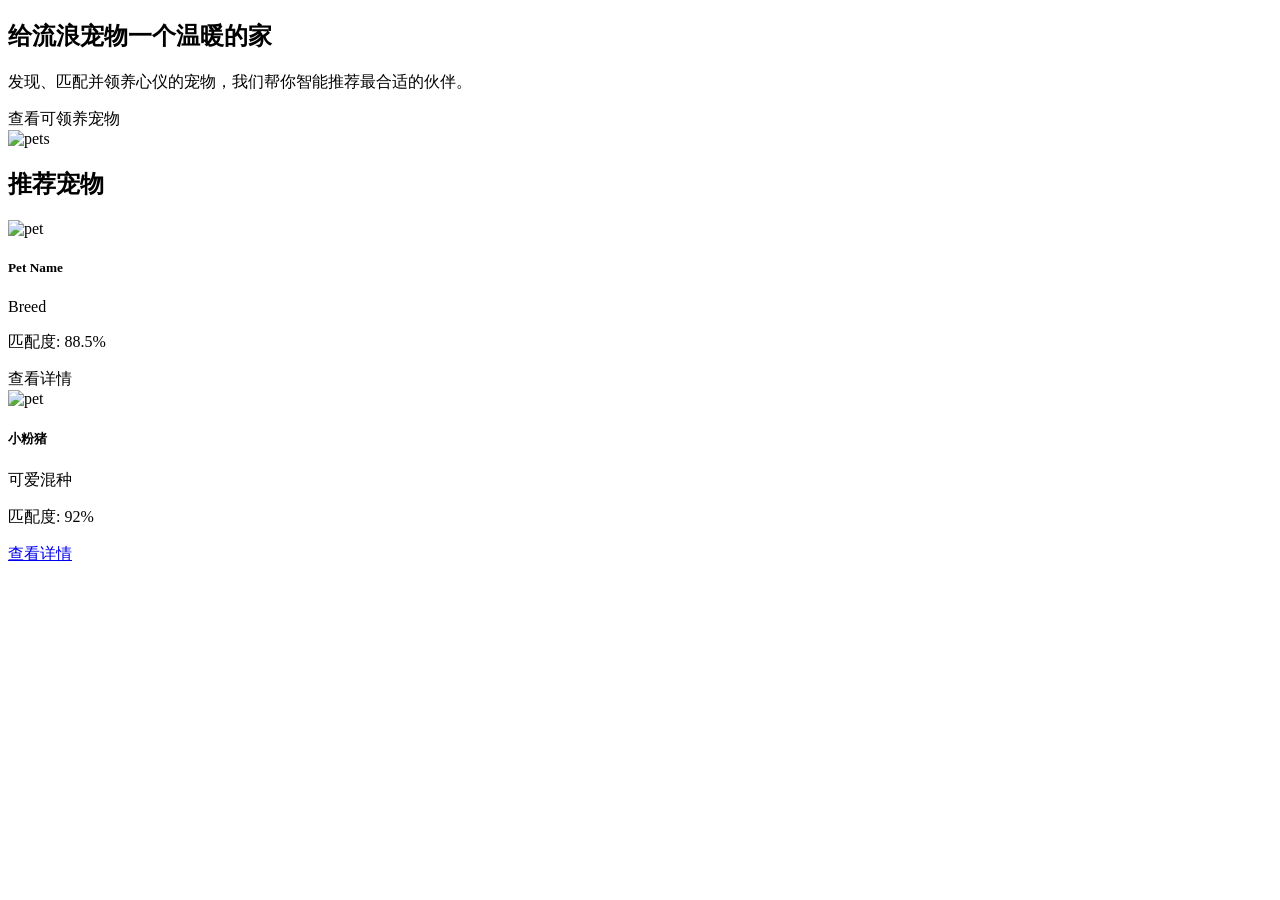
==== commit d19792bd: "style(ui): restyle UI to pink/cute theme" ====
--- a/src/main/resources/templates/index.html
+++ b/src/main/resources/templates/index.html
@@ -5,7 +5,7 @@
     <title>Home - PetAdopt</title>
 </head>
 <body>
-<section class="hero py-5 text-white" style="background: linear-gradient(135deg,#6dd5ed 0%,#2193b0 100%);">
+<section class="hero py-5 text-white">
     <div class="container">
         <div class="row align-items-center">
             <div class="col-md-7">
@@ -14,7 +14,7 @@
                 <a class="btn btn-light btn-lg" th:href="@{/pets}">查看可领养宠物</a>
             </div>
             <div class="col-md-5 text-center">
-                <img src="https://images.unsplash.com/photo-1558788353-f76d92427f16?w=700&q=80&auto=format&fit=crop" class="img-fluid rounded shadow" alt="pets">
+                <img src="https://images.unsplash.com/photo-1543852786-1cf6624b9987?w=900&q=80&auto=format&fit=crop" class="img-fluid rounded shadow" alt="pets">
             </div>
         </div>
     </div>
@@ -25,7 +25,7 @@
         <h2 class="mb-4">推荐宠物</h2>
         <div class="row g-4">
             <div class="col-md-4" th:each="rec : ${recommendations}">
-                <div class="card h-100 shadow-sm">
+                <div class="card h-100 shadow-sm card-cute">
                     <img th:src="${rec.pet.imageUrl} ?: 'https://via.placeholder.com/600x350?text=Pet'" class="card-img-top" alt="pet">
                     <div class="card-body">
                         <h5 class="card-title" th:text="${rec.pet.name}">Pet Name</h5>
@@ -35,6 +35,18 @@
                     </div>
                 </div>
             </div>
+            <!-- 占位卡片示例，当recommendations为空时显示几张可爱占位 -->
+            <div class="col-md-4" th:if="${recommendations == null}">
+                <div class="card h-100 shadow-sm card-cute">
+                    <img src="https://images.unsplash.com/photo-1525253086316-d0c936c814f8?w=700&q=80&auto=format&fit=crop" class="card-img-top" alt="pet">
+                    <div class="card-body">
+                        <h5 class="card-title">小粉猪</h5>
+                        <p class="card-text text-muted small">可爱混种</p>
+                        <p class="mb-2">匹配度: <span class="fw-bold">92</span>%</p>
+                        <a href="#" class="btn btn-primary">查看详情</a>
+                    </div>
+                </div>
+            </div>
         </div>
     </div>
 </section>
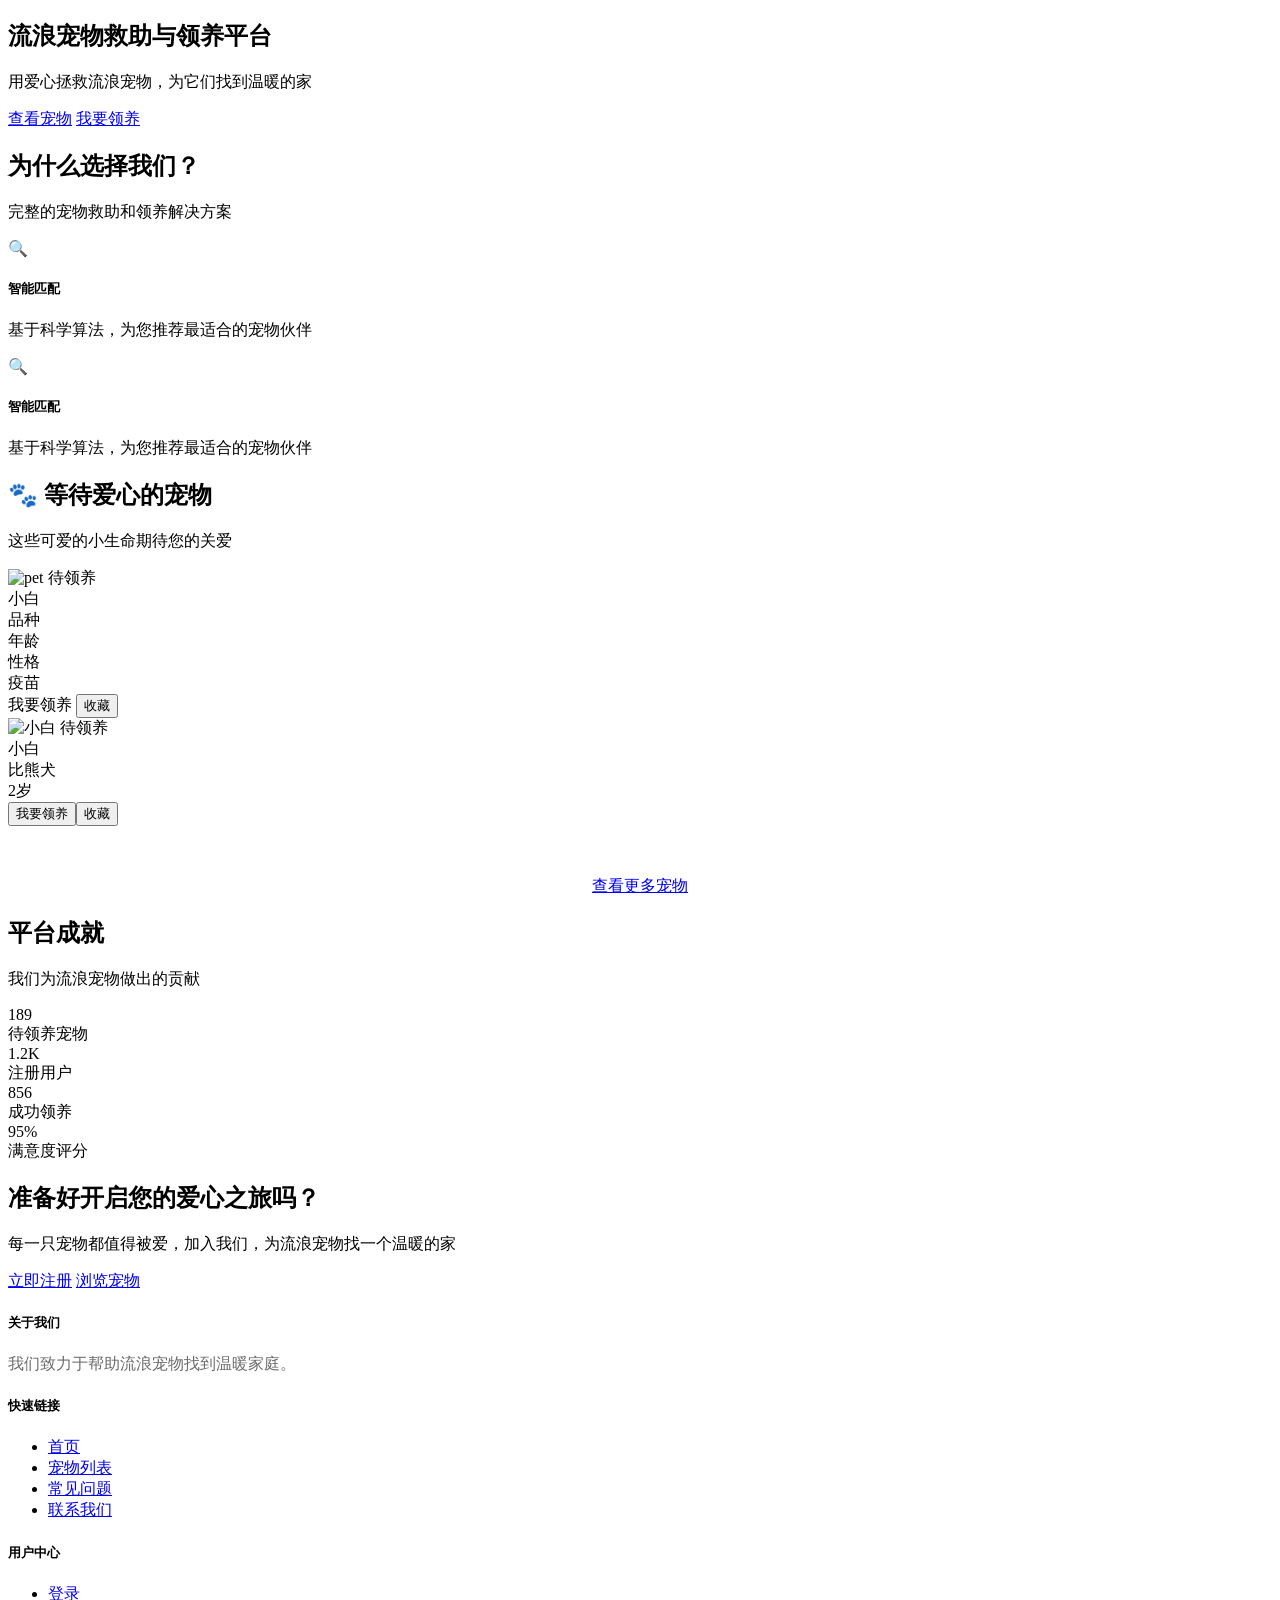
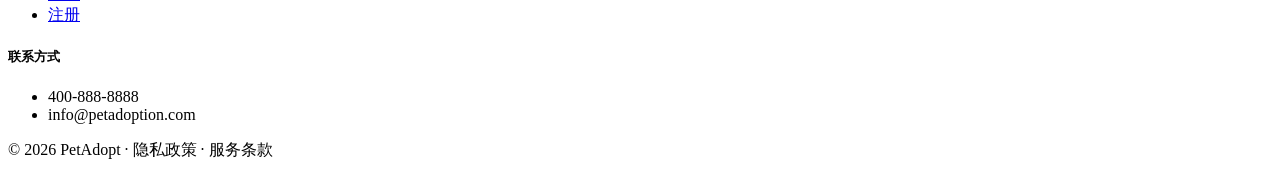
==== commit 32482d6f: "feat(ui): fuse provided design with pink theme and update templates/styles/js" ====
--- a/src/main/resources/templates/index.html
+++ b/src/main/resources/templates/index.html
@@ -5,50 +5,118 @@
     <title>Home - PetAdopt</title>
 </head>
 <body>
-<section class="hero py-5 text-white">
+<section class="hero">
+    <div class="hero-content">
+        <h1><i class="fas fa-heart" style="color: var(--accent-color);"></i> 流浪宠物救助与领养平台</h1>
+        <p>用爱心拯救流浪宠物，为它们找到温暖的家</p>
+        <div>
+            <a href="#pets" class="btn-hero"><i class="fas fa-search"></i> 查看宠物</a>
+            <a href="/register" class="btn-hero"><i class="fas fa-plus-circle"></i> 我要领养</a>
+        </div>
+    </div>
+</section>
+
+<section id="features" class="features-section">
     <div class="container">
-        <div class="row align-items-center">
-            <div class="col-md-7">
-                <h1 class="display-5 fw-bold">给流浪宠物一个温暖的家</h1>
-                <p class="lead">发现、匹配并领养心仪的宠物，我们帮你智能推荐最合适的伙伴。</p>
-                <a class="btn btn-light btn-lg" th:href="@{/pets}">查看可领养宠物</a>
+        <div class="section-title">
+            <h2>为什么选择我们？</h2>
+            <p>完整的宠物救助和领养解决方案</p>
+        </div>
+        <div class="row">
+            <div class="col-md-4 mb-4" th:each="f : ${features}">
+                <div class="feature-card">
+                    <div class="feature-icon">🔍</div>
+                    <h5 th:text="${f.title}">智能匹配</h5>
+                    <p th:text="${f.desc}">基于科学算法，为您推荐最适合的宠物伙伴</p>
+                </div>
             </div>
-            <div class="col-md-5 text-center">
-                <img src="https://images.unsplash.com/photo-1543852786-1cf6624b9987?w=900&q=80&auto=format&fit=crop" class="img-fluid rounded shadow" alt="pets">
+            <!-- fallback static cards if features not provided -->
+            <div class="col-md-4 mb-4" th:if="${features == null}">
+                <div class="feature-card"><div class="feature-icon">🔍</div><h5>智能匹配</h5><p>基于科学算法，为您推荐最适合的宠物伙伴</p></div>
             </div>
         </div>
     </div>
 </section>
 
-<section class="py-5">
+<section id="pets" class="pets-section">
     <div class="container">
-        <h2 class="mb-4">推荐宠物</h2>
-        <div class="row g-4">
-            <div class="col-md-4" th:each="rec : ${recommendations}">
-                <div class="card h-100 shadow-sm card-cute">
-                    <img th:src="${rec.pet.imageUrl} ?: 'https://via.placeholder.com/600x350?text=Pet'" class="card-img-top" alt="pet">
-                    <div class="card-body">
-                        <h5 class="card-title" th:text="${rec.pet.name}">Pet Name</h5>
-                        <p class="card-text text-muted small" th:text="${rec.pet.breed}">Breed</p>
-                        <p class="mb-2">匹配度: <span class="fw-bold" th:text="${#numbers.formatDecimal(rec.matchingScore, 1, 'POINT', 1, 'NONE')}">88.5</span>%</p>
-                        <a th:href="@{/pets/{id}(id=${rec.pet.id})}" class="btn btn-primary">查看详情</a>
+        <div class="section-title">
+            <h2>🐾 等待爱心的宠物</h2>
+            <p>这些可爱的小生命期待您的关爱</p>
+        </div>
+        <div class="row" id="petsList">
+            <div class="col-md-6 col-lg-4 mb-4" th:each="rec : ${recommendations}">
+                <div class="pet-card">
+                    <div class="pet-image-wrapper">
+                        <img th:src="${rec.pet.imageUrl} ?: 'https://via.placeholder.com/600x350?text=Pet'" alt="pet">
+                        <span class="pet-status-badge" th:text="${rec.pet.status == 0 ? '待领养' : '已领养'}">待领养</span>
+                    </div>
+                    <div class="pet-info">
+                        <div class="pet-name" th:text="${rec.pet.name}">小白</div>
+                        <div class="pet-details">
+                            <div class="pet-detail-item" th:text="${rec.pet.breed}">品种</div>
+                            <div class="pet-detail-item" th:text="${rec.pet.age + '岁'}">年龄</div>
+                            <div class="pet-detail-item" th:text="${rec.pet.personality}">性格</div>
+                            <div class="pet-detail-item" th:text="${rec.pet.isVaccinated == 1 ? '已疫苗' : '未疫苗'}">疫苗</div>
+                        </div>
+                        <div class="pet-action">
+                            <a th:href="@{/apply/{petId}(petId=${rec.pet.id})}" class="btn-pet btn-adopt"><i class="fas fa-check"></i> 我要领养</a>
+                            <button class="btn-pet btn-favorite"><i class="fas fa-heart"></i> 收藏</button>
+                        </div>
                     </div>
                 </div>
             </div>
-            <!-- 占位卡片示例，当recommendations为空时显示几张可爱占位 -->
-            <div class="col-md-4" th:if="${recommendations == null}">
-                <div class="card h-100 shadow-sm card-cute">
-                    <img src="https://images.unsplash.com/photo-1525253086316-d0c936c814f8?w=700&q=80&auto=format&fit=crop" class="card-img-top" alt="pet">
-                    <div class="card-body">
-                        <h5 class="card-title">小粉猪</h5>
-                        <p class="card-text text-muted small">可爱混种</p>
-                        <p class="mb-2">匹配度: <span class="fw-bold">92</span>%</p>
-                        <a href="#" class="btn btn-primary">查看详情</a>
+            <!-- placeholder cards when no recommendations -->
+            <div class="col-md-6 col-lg-4 mb-4" th:if="${recommendations == null}">
+                <div class="pet-card">
+                    <div class="pet-image-wrapper">
+                        <img src="https://images.unsplash.com/photo-1587300411107-ec48192ad386?w=400&h=300&fit=crop" alt="小白">
+                        <span class="pet-status-badge">待领养</span>
                     </div>
+                    <div class="pet-info"><div class="pet-name">小白</div><div class="pet-details"><div class="pet-detail-item">比熊犬</div><div class="pet-detail-item">2岁</div></div><div class="pet-action"><button class="btn-pet btn-adopt">我要领养</button><button class="btn-pet btn-favorite">收藏</button></div></div>
                 </div>
             </div>
         </div>
+        <div style="text-align:center; margin-top:50px;">
+            <a href="#" class="btn-hero">查看更多宠物</a>
+        </div>
     </div>
 </section>
+
+<section id="stats" class="stats-section">
+    <div class="container">
+        <div class="section-title">
+            <h2>平台成就</h2>
+            <p>我们为流浪宠物做出的贡献</p>
+        </div>
+        <div class="row">
+            <div class="col-md-3 col-sm-6 mb-4"><div class="stat-item"><div class="stat-number">189</div><div class="stat-label">待领养宠物</div></div></div>
+            <div class="col-md-3 col-sm-6 mb-4"><div class="stat-item"><div class="stat-number">1.2K</div><div class="stat-label">注册用户</div></div></div>
+            <div class="col-md-3 col-sm-6 mb-4"><div class="stat-item"><div class="stat-number">856</div><div class="stat-label">成功领养</div></div></div>
+            <div class="col-md-3 col-sm-6 mb-4"><div class="stat-item"><div class="stat-number">95%</div><div class="stat-label">满意度评分</div></div></div>
+        </div>
+    </div>
+</section>
+
+<section class="cta-section">
+    <div class="container text-center">
+        <h2>准备好开启您的爱心之旅吗？</h2>
+        <p>每一只宠物都值得被爱，加入我们，为流浪宠物找一个温暖的家</p>
+        <a href="/register" class="btn-cta"><i class="fas fa-heart"></i> 立即注册</a>
+        <a href="#pets" class="btn-cta btn-outline"><i class="fas fa-search"></i> 浏览宠物</a>
+    </div>
+</section>
+
+<footer>
+    <div class="container">
+        <div class="footer-content">
+            <div class="footer-section"><h5><i class="fas fa-paw"></i> 关于我们</h5><p style="color:#6b6b6b;">我们致力于帮助流浪宠物找到温暖家庭。</p></div>
+            <div class="footer-section"><h5>快速链接</h5><ul><li><a href="#">首页</a></li><li><a href="#pets">宠物列表</a></li><li><a href="#">常见问题</a></li><li><a href="#">联系我们</a></li></ul></div>
+            <div class="footer-section"><h5>用户中心</h5><ul><li><a href="/login">登录</a></li><li><a href="/register">注册</a></li></ul></div>
+            <div class="footer-section"><h5>联系方式</h5><ul><li>400-888-8888</li><li>info@petadoption.com</li></ul></div>
+        </div>
+        <div class="footer-divider"><p>&copy; 2026 PetAdopt · 隐私政策 · 服务条款</p></div>
+    </div>
+</footer>
 </body>
 </html>
